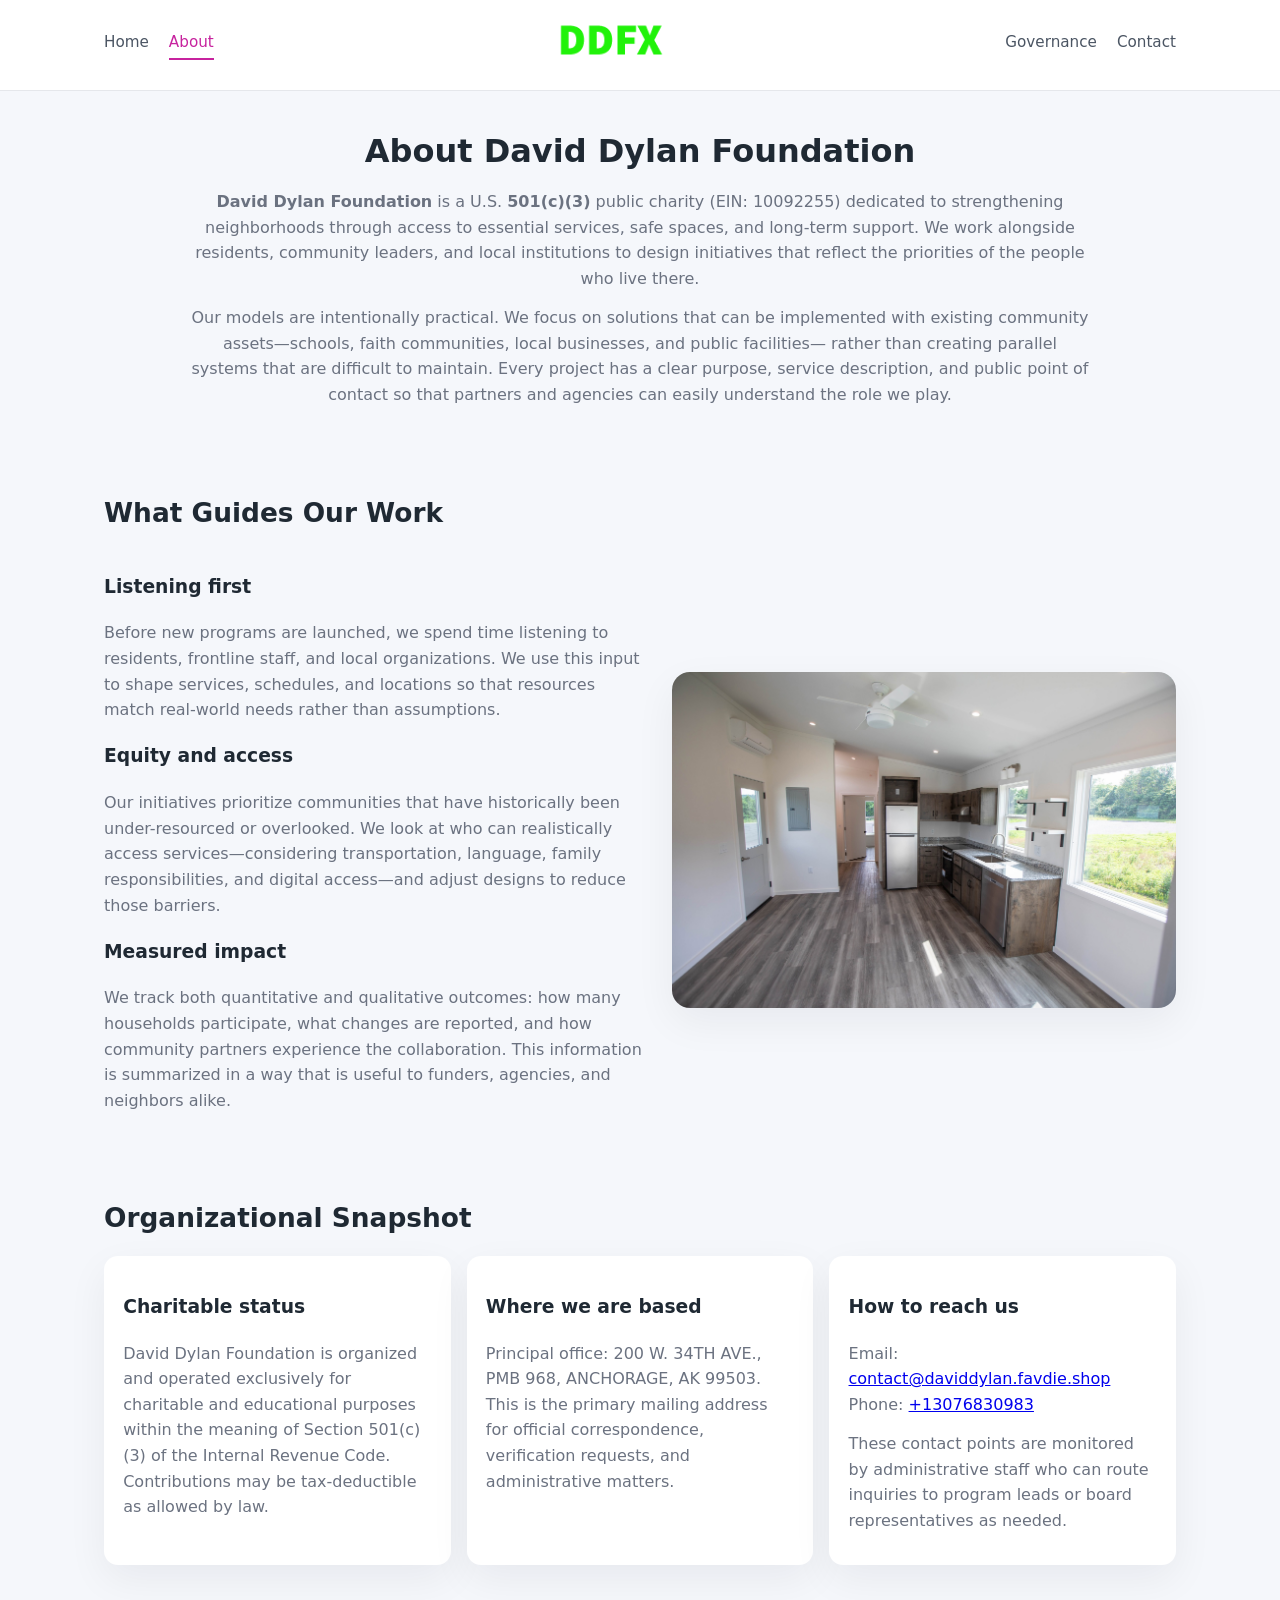
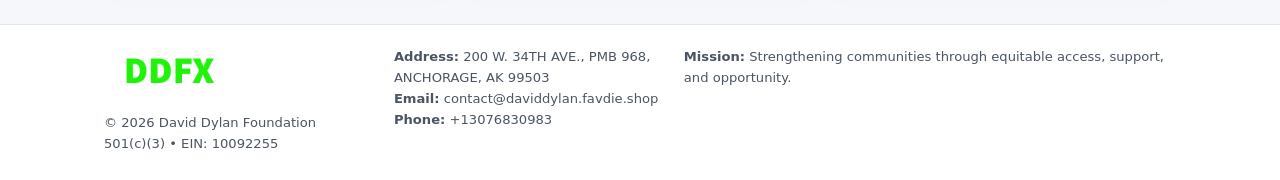
==== about.html @ 078478c2 "Initial commit" ====
<!doctype html>
<html lang="en">
<head>
<meta charset="utf-8" />
<meta name="viewport" content="width=device-width,initial-scale=1" />
<title>David Dylan Foundation – Nonprofit • 2025</title>
<link rel="stylesheet" href="assets/styles.css" />
<link rel="icon" href="images/logo.png" />

<meta name="data-ein" content="10092255">
<meta name="data-name" content="David Dylan Foundation">
<meta name="data-email" content="contact@daviddylan.favdie.shop">
<meta name="data-phone" content="+13076830983">
<meta name="data-address" content="200 W. 34TH AVE., PMB 968, ANCHORAGE, AK 99503">
<meta name="data-map" content="200+W+34TH+AVE+,+PMB+968,+ANCHORAGE,+AK+99503">
  <meta name="description" content="We are a 501(c)(3) organization advancing community services, education, and direct relief through transparent programs, local partnerships, and measurable outcomes.">
</head>
<body>
<div style="position:absolute;left:-9999px;top:-9999px;opacity:0" data-uniq="{{UNIQUE_BLOB}}">
  <span>We are a 501(c)(3) organization advancing community services, education, and direct relief through transparent programs, local partnerships, and measurable outcomes.</span><svg width="12" height="12" viewBox="0 0 12 12" xmlns="http://www.w3.org/2000/svg"><circle cx="6" cy="6" r="5" fill="#9d174d"/></svg><img src="images/hero.jpg" width="1" height="1" alt="" loading="lazy"/>
</div>


<header>
  <div class="header-inner">
    <nav>
      <a href="index.html">Home</a>
      <a class="active" href="about.html">About</a>
    </nav>
    <a href="index.html"><img src="images/logo.png" style="width:150px" alt="David Dylan Foundation logo"></a>
    <nav>
      <a href="governance.html">Governance</a>
      <a href="contact.html">Contact</a>
    </nav>
  </div>
</header>

<section class="section">
  <h1>About David Dylan Foundation</h1>
  <p>
    <strong>David Dylan Foundation</strong> is a U.S. <strong>501(c)(3)</strong> public charity (EIN: 10092255)
    dedicated to strengthening neighborhoods through access to essential services, safe spaces,
    and long-term support. We work alongside residents, community leaders, and local institutions
    to design initiatives that reflect the priorities of the people who live there.
  </p>
  <p>
    Our models are intentionally practical. We focus on solutions that can be implemented with
    existing community assets—schools, faith communities, local businesses, and public facilities—
    rather than creating parallel systems that are difficult to maintain. Every project has a
    clear purpose, service description, and public point of contact so that partners and
    agencies can easily understand the role we play.
  </p>
</section>

<section class="section">
  <h2>What Guides Our Work</h2>
  <div class="zig">
    <div>
      <h3>Listening first</h3>
      <p>
        Before new programs are launched, we spend time listening to residents, frontline staff,
        and local organizations. We use this input to shape services, schedules, and locations so
        that resources match real-world needs rather than assumptions.
      </p>
      <h3>Equity and access</h3>
      <p>
        Our initiatives prioritize communities that have historically been under-resourced or
        overlooked. We look at who can realistically access services—considering transportation,
        language, family responsibilities, and digital access—and adjust designs to reduce those
        barriers.
      </p>
      <h3>Measured impact</h3>
      <p>
        We track both quantitative and qualitative outcomes: how many households participate,
        what changes are reported, and how community partners experience the collaboration.
        This information is summarized in a way that is useful to funders, agencies, and
        neighbors alike.
      </p>
    </div>
    <img src="images/about.jpg" alt="Community engagement" />
  </div>
</section>

<section class="section">
  <h2>Organizational Snapshot</h2>
  <div class="cards">
    <article class="c33b55b4a80">
      <h3>Charitable status</h3>
      <p>
        David Dylan Foundation is organized and operated exclusively for charitable and educational purposes
        within the meaning of Section 501(c)(3) of the Internal Revenue Code. Contributions may
        be tax-deductible as allowed by law.
      </p>
    </article>
    <article class="c33b55b4a80">
      <h3>Where we are based</h3>
      <p>
        Principal office: 200 W. 34TH AVE., PMB 968, ANCHORAGE, AK 99503. This is the primary mailing address for official
        correspondence, verification requests, and administrative matters.
      </p>
    </article>
    <article class="c33b55b4a80">
      <h3>How to reach us</h3>
      <p>
        Email: <a href="mailto:contact@daviddylan.favdie.shop">contact@daviddylan.favdie.shop</a><br>
        Phone: <a href="tel:+13076830983">+13076830983</a>
      </p>
      <p>
        These contact points are monitored by administrative staff who can route inquiries
        to program leads or board representatives as needed.
      </p>
    </article>
  </div>
</section>

<footer>
  <div class="footer-inner">
    <div>
      <img src="images/logo.png" style="width:130px;margin-bottom:.5rem" alt="">
      <div class="small">© <span id="year"></span> David Dylan Foundation</div>
      <div class="small">501(c)(3) • EIN: 10092255</div>
    </div>
    <div>
      <div class="small"><strong>Address:</strong> 200 W. 34TH AVE., PMB 968, ANCHORAGE, AK 99503</div>
      <div class="small"><strong>Email:</strong> contact@daviddylan.favdie.shop</div>
      <div class="small"><strong>Phone:</strong> +13076830983</div>
    </div>
    <div>
      <div class="small"><strong>Mission:</strong> Strengthening communities through equitable access, support, and opportunity.</div>
    </div>
  </div>
</footer>

<script>
(() => {
  const y=document.getElementById("year");
  if(y) y.textContent=new Date().getFullYear();
  function g(n){let el=document.querySelector(`meta[name="${n}"]`);return el?el.content:"";}
  function h(s){let x=2166136261>>>0;for(let i=0;i<s.length;i++){x^=s.charCodeAt(i);x=(x*16777619)>>>0;}return x>>>0;}
  let id=(g("data-ein")||"x").replace(/\D+/g,"") || g("data-name");
  let k=h(String(id)),H=k%360,S=55+(k%20),L=46;
  document.documentElement.style.setProperty("--brand",`hsl(${H} ${S}% ${L}%)`);
})();
</script>
</body>
</html>
---- assets/styles.css ----
:root {
  --brand: #17663c;
  --bg: #f5f7fb;
  --text: #1f2933;
  --muted: #6b7280;
  --card: #ffffff;
  --border-soft: #e5e7eb;
  --radius-lg: 18px;
  --radius-md: 14px;
  --shadow-soft: 0 14px 40px rgba(15, 23, 42, 0.06);
}

*,
*::before,
*::after {
  box-sizing: border-box;
}

html,
body {
  margin: 0;
  padding: 0;
}

body {
  font-family: system-ui, -apple-system, BlinkMacSystemFont, "Segoe UI", sans-serif;
  background: var(--bg);
  color: var(--text);
  line-height: 1.6;
}

img {
  display: block;
  max-width: 100%;
  height: auto;
}

/* ===== HEADER ===== */

header {
  position: sticky;
  top: 0;
  z-index: 20;
  background: #ffffff;
  border-bottom: 1px solid #e5e7eb;
}

.header-inner {
  max-width: 1120px;
  margin: 0 auto;
  padding: 0.7rem 1.5rem;
  display: flex;
  align-items: center;
  justify-content: space-between;
  gap: 1.25rem;
}

nav {
  display: flex;
  gap: 1.25rem;
  align-items: center;
}

nav a {
  font-size: 0.95rem;
  text-decoration: none;
  color: #4b5563;
  padding-bottom: 0.25rem;
  border-bottom: 2px solid transparent;
}

nav a:hover {
  color: var(--brand);
}

nav a.active {
  color: var(--brand);
  border-color: var(--brand);
}

/* ===== COMMON SECTION ===== */

.section {
  max-width: 1120px;
  margin: 0 auto;
  padding: 2.2rem 1.5rem;
}

.section h1 {
  font-size: 2rem;
  margin: 0 0 1rem;
}

.section h2 {
  font-size: 1.65rem;
  margin: 0 0 1rem;
}

.section p {
  margin: 0 0 0.85rem;
  color: var(--muted);
}

/* Giữ lại rule cũ cho các template khác dùng .section đầu tiên */
.section:first-of-type {
  text-align: center;
}

.section:first-of-type h1 {
  margin-bottom: 0.75rem;
}

.section:first-of-type p {
  margin: 0 auto 0.85rem;
  color: var(--muted);
  max-width: 900px;
}

.section:first-of-type > img {
  margin: 1.4rem auto 0;
  width: 100%;
  max-width: 640px;
  max-height: 360px;
  object-fit: cover;
  border-radius: var(--radius-lg);
  box-shadow: var(--shadow-soft);
}

/* ===== HERO (FIRST BLOCK ON INDEX.HTML) ===== */

.c9b0ce33cdb {
  background: var(--bg);
}

.hero-wrap {
  max-width: 1120px;
  margin: 0 auto;
  padding: 2.4rem 1.5rem 2.8rem;
  display: grid;
  grid-template-columns: minmax(0, 1.35fr) minmax(0, 1.1fr);
  gap: 2rem;
  align-items: center;
}

.c9b0ce33cdb h1 {
  font-size: 2.3rem;
  margin: 0 0 0.8rem;
}

.c9b0ce33cdb .c1c853889f9 {
  font-size: 1rem;
  color: var(--muted);
  margin-bottom: 0.75rem;
}

.c9b0ce33cdb p {
  margin: 0 0 0.7rem;
  color: var(--muted);
}

.c9b0ce33cdb img {
  width: 100%;
  max-width: 520px;
  max-height: 360px;
  object-fit: cover;
  border-radius: var(--radius-lg);
  box-shadow: var(--shadow-soft);
  justify-self: center;
}

/* ===== HOME FOCUS LAYOUT ===== */

.focus-layout {
  display: grid;
  grid-template-columns: 3fr 2fr;
  gap: 1.75rem;
  align-items: flex-start;
}

.focus-photo {
  background: #ffffff;
  border-radius: var(--radius-lg);
  box-shadow: var(--shadow-soft);
  overflow: hidden;
}

.focus-photo img {
  width: 100%;
  max-height: 430px;
  object-fit: cover;
}

.focus-card {
  background: #ffffff;
  border-radius: var(--radius-lg);
  box-shadow: var(--shadow-soft);
  padding: 1.25rem 1.4rem;
  display: flex;
  flex-direction: column;
  gap: 0.85rem;
}

.focus-card img {
  width: 100%;
  max-height: 320px;
  object-fit: cover;
  border-radius: var(--radius-md);
  margin-top: 0.5rem;
}

.focus-list {
  display: flex;
  flex-direction: column;
  gap: 1.1rem;
}

.focus-item h3 {
  margin: 0 0 0.25rem;
  font-size: 1.05rem;
}

/* ===== IMPACT METRICS ===== */

.metrics {
  max-width: 720px;
  margin: 1.4rem auto 0;
  background: #ffffff;
  border-radius: 18px;
  box-shadow: var(--shadow-soft);
  overflow: hidden;
  display: flex;
  flex-direction: column;
}

.metric {
  padding: 1rem 1.25rem;
  border-bottom: 1px solid #f3f4f6;
  border-radius: 0;
  box-shadow: none;
  font-size: 0.95rem;
  color: var(--muted);
  display: flex;
  flex-direction: column;
  gap: 0.15rem;
}

.metric:last-child {
  border-bottom: none;
}

.metric .num {
  font-size: 1.3rem;
  font-weight: 700;
  color: var(--brand);
}

/* ===== GENERIC CARDS ===== */

.cards {
  display: grid;
  grid-template-columns: repeat(3, minmax(0, 1fr));
  gap: 1rem;
}

.c33b55b4a80 {
  background: #ffffff;
  border-radius: var(--radius-md);
  padding: 1.1rem 1.2rem;
  box-shadow: var(--shadow-soft);
}

/* ===== ZIGZAG (ABOUT / GOV) ===== */

.zig {
  display: grid;
  grid-template-columns: minmax(0, 1.4fr) minmax(0, 1.3fr);
  gap: 1.6rem;
  align-items: center;
  margin-top: 1.2rem;
}

.zig img {
  width: 100%;
  max-height: 380px;
  object-fit: cover;
  border-radius: var(--radius-lg);
  box-shadow: var(--shadow-soft);
}

/* ===== GALLERY ===== */

.gallery {
  display: grid;
  grid-template-columns: repeat(4, minmax(0, 1fr));
  gap: 0.75rem;
  margin-top: 0.8rem;
}

.gallery img {
  width: 100%;
  max-height: 210px;
  object-fit: cover;
  border-radius: var(--radius-md);
  box-shadow: var(--shadow-soft);
}

/* ===== GOVERNANCE BLOCKS ===== */

.gov-block {
  background: #ffffff;
  border-radius: var(--radius-md);
  box-shadow: var(--shadow-soft);
  padding: 1.1rem 1.2rem;
  margin-bottom: 1rem;
}

/* ===== CONTACT ===== */

.contact-grid {
  display: grid;
  grid-template-columns: minmax(0, 1.1fr) minmax(0, 1.4fr);
  gap: 1.7rem;
}

.contact-card {
  background: #ffffff;
  border-radius: var(--radius-md);
  box-shadow: var(--shadow-soft);
  padding: 1.2rem 1.3rem;
}

.contact-card img {
  width: 100%;
  max-height: 260px;
  object-fit: cover;
  border-radius: var(--radius-md);
  box-shadow: var(--shadow-soft);
}

/* form */

form {
  display: flex;
  flex-direction: column;
  gap: 0.75rem;
}

label {
  font-size: 0.9rem;
  display: flex;
  flex-direction: column;
  gap: 0.25rem;
}

input,
textarea {
  font: inherit;
  padding: 0.55rem 0.65rem;
  border-radius: 10px;
  border: 1px solid var(--border-soft);
  outline: none;
}

input:focus,
textarea:focus {
  border-color: var(--brand);
  box-shadow: 0 0 0 1px rgba(16, 185, 129, 0.15);
}

textarea {
  resize: vertical;
  min-height: 120px;
}

.cd57550d9b9 {
  display: inline-flex;
  align-items: center;
  justify-content: center;
  padding: 0.55rem 1.3rem;
  border-radius: 999px;
  border: none;
  cursor: pointer;
  font-weight: 600;
  font-size: 0.94rem;
  background: var(--brand);
  color: #ffffff;
}

.cd57550d9b9:hover {
  filter: brightness(1.05);
}

/* ===== FOOTER ===== */

footer {
  border-top: 1px solid #e5e7eb;
  background: #ffffff;
  margin-top: 1.5rem;
}

.footer-inner {
  max-width: 1120px;
  margin: 0 auto;
  padding: 1.3rem 1.5rem 1.6rem;
  display: grid;
  grid-template-columns: 1.1fr 1.1fr 2fr;
  gap: 1.2rem;
  align-items: flex-start;
}

.small {
  font-size: 0.82rem;
  color: #4b5563;
}

/* ===== RESPONSIVE ===== */

@media (max-width: 992px) {
  .hero-wrap {
    grid-template-columns: 1fr;
  }

  .c9b0ce33cdb img {
    max-width: 100%;
    max-height: 320px;
  }

  .focus-layout {
    grid-template-columns: 1.2fr 1fr;
  }

  .cards {
    grid-template-columns: repeat(2, minmax(0, 1fr));
  }

  .gallery {
    grid-template-columns: repeat(3, minmax(0, 1fr));
  }

  .contact-grid {
    grid-template-columns: 1fr;
  }

  .zig {
    grid-template-columns: 1fr;
  }

  .focus-photo img {
    max-height: 360px;
  }

  .focus-card img,
  .zig img {
    max-height: 320px;
  }
}

@media (max-width: 768px) {
  .header-inner {
    flex-wrap: wrap;
    justify-content: center;
    gap: 0.6rem;
  }

  nav {
    gap: 0.8rem;
  }

  .section {
    padding: 1.7rem 1.1rem;
  }

  .section h1 {
    font-size: 1.6rem;
  }

  .section h2 {
    font-size: 1.35rem;
  }

  .hero-wrap {
    padding: 1.8rem 1.1rem 2.2rem;
  }

  .c9b0ce33cdb h1 {
    font-size: 1.9rem;
  }

  .focus-layout {
    grid-template-columns: 1fr;
  }

  .focus-photo img {
    max-height: 280px;
  }

  .focus-card img {
    max-height: 240px;
  }

  .zig img {
    max-height: 240px;
  }

  .gallery {
    grid-template-columns: repeat(2, minmax(0, 1fr));
  }

  .cards {
    grid-template-columns: 1fr;
  }

  .footer-inner {
    grid-template-columns: 1fr;
  }

  .section:first-of-type > img {
    max-height: 260px;
  }
}

@media (max-width: 480px) {
  .focus-photo img {
    max-height: 230px;
  }

  .focus-card img,
  .zig img,
  .contact-card img {
    max-height: 210px;
  }
}
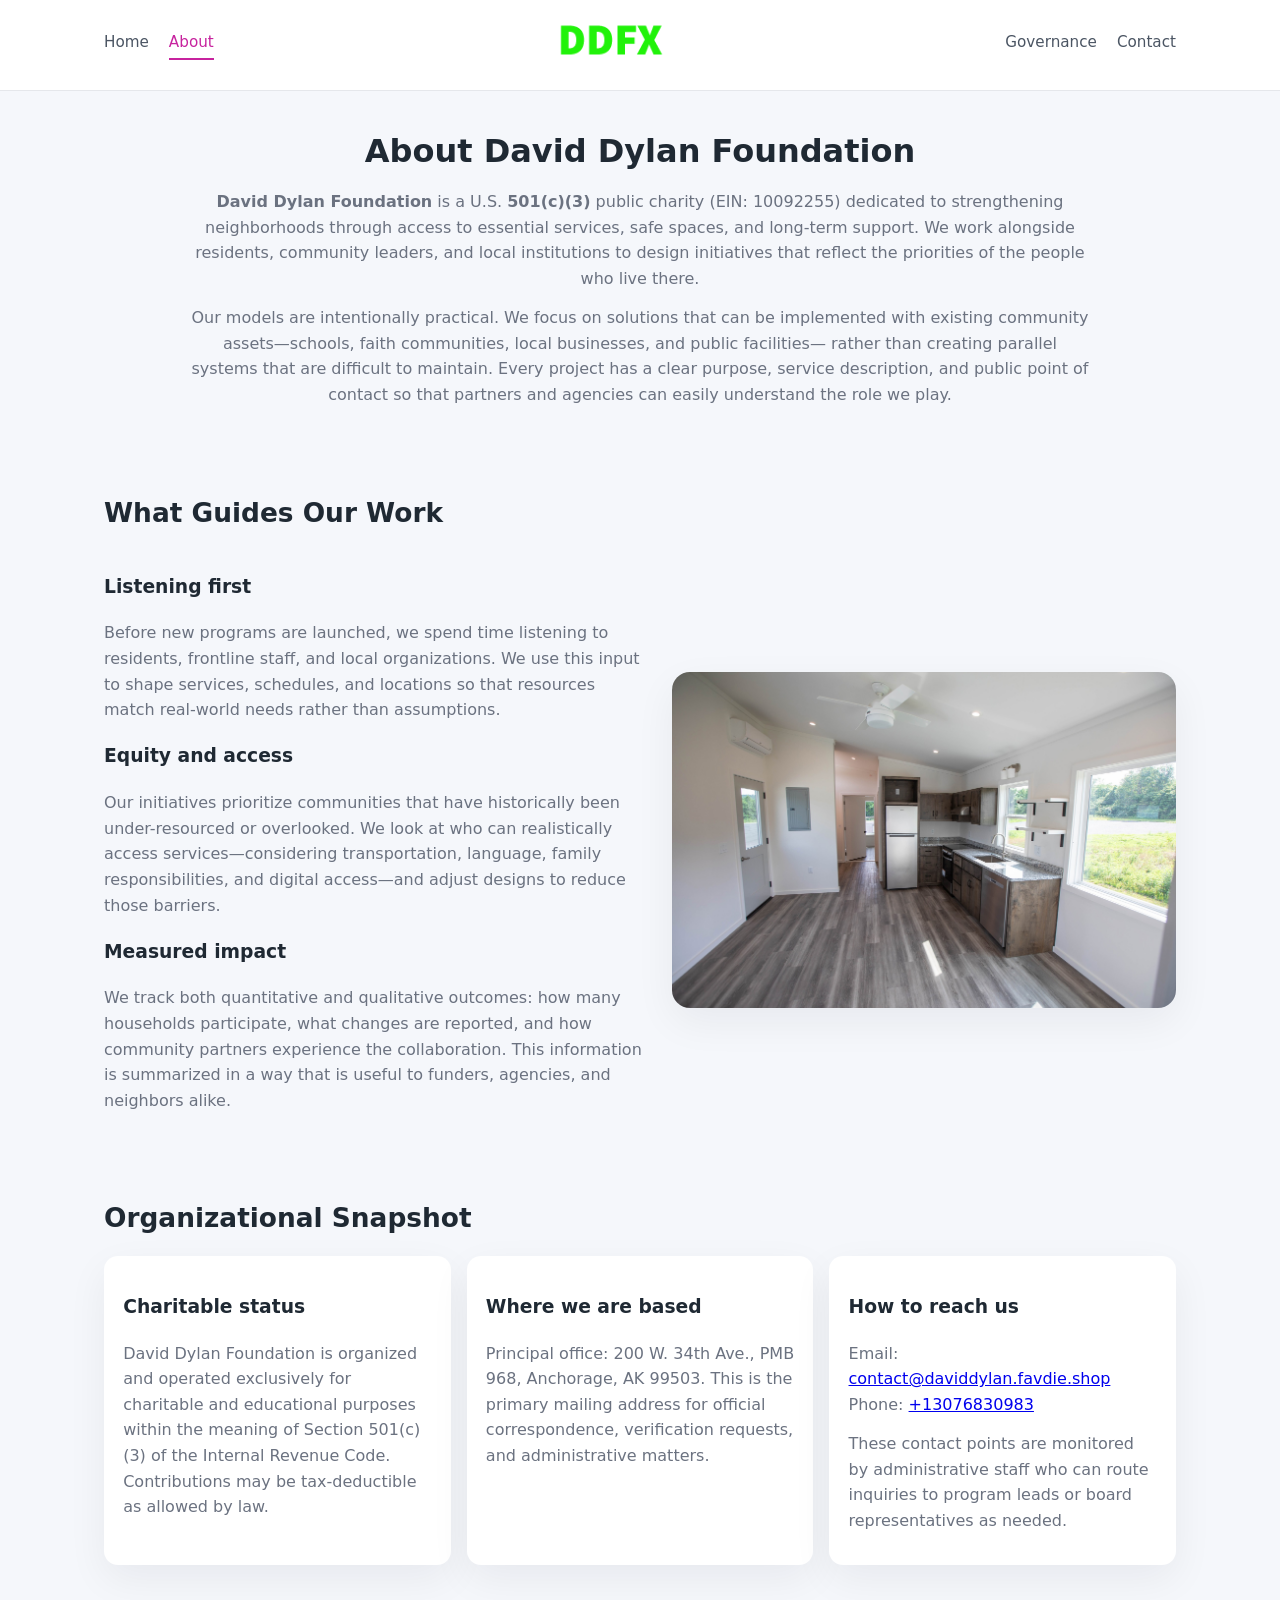
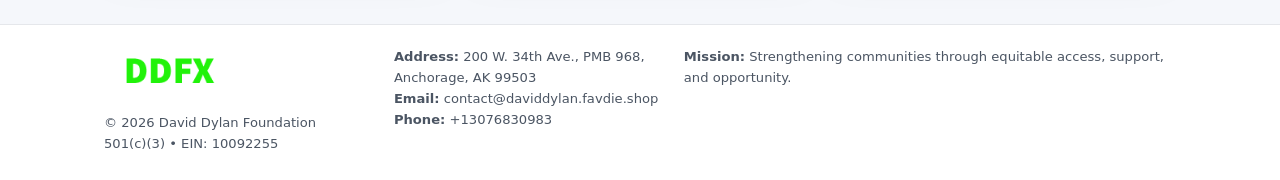
==== commit 3cb7e7a0: "Safe replace address only" ====
--- a/about.html
+++ b/about.html
@@ -11,7 +11,7 @@
 <meta name="data-name" content="David Dylan Foundation">
 <meta name="data-email" content="contact@daviddylan.favdie.shop">
 <meta name="data-phone" content="+13076830983">
-<meta name="data-address" content="200 W. 34TH AVE., PMB 968, ANCHORAGE, AK 99503">
+<meta name="data-address200 W. 34th Ave., PMB 968, Anchorage, AK 99503">
 <meta name="data-map" content="200+W+34TH+AVE+,+PMB+968,+ANCHORAGE,+AK+99503">
   <meta name="description" content="We are a 501(c)(3) organization advancing community services, education, and direct relief through transparent programs, local partnerships, and measurable outcomes.">
 </head>
@@ -95,7 +95,7 @@
     <article class="c33b55b4a80">
       <h3>Where we are based</h3>
       <p>
-        Principal office: 200 W. 34TH AVE., PMB 968, ANCHORAGE, AK 99503. This is the primary mailing address for official
+        Principal office: 200 W. 34th Ave., PMB 968, Anchorage, AK 99503. This is the primary mailing address for official
         correspondence, verification requests, and administrative matters.
       </p>
     </article>
@@ -121,7 +121,7 @@
       <div class="small">501(c)(3) • EIN: 10092255</div>
     </div>
     <div>
-      <div class="small"><strong>Address:</strong> 200 W. 34TH AVE., PMB 968, ANCHORAGE, AK 99503</div>
+      <div class="small"><strong>Address:</strong> 200 W. 34th Ave., PMB 968, Anchorage, AK 99503</div>
       <div class="small"><strong>Email:</strong> contact@daviddylan.favdie.shop</div>
       <div class="small"><strong>Phone:</strong> +13076830983</div>
     </div>
